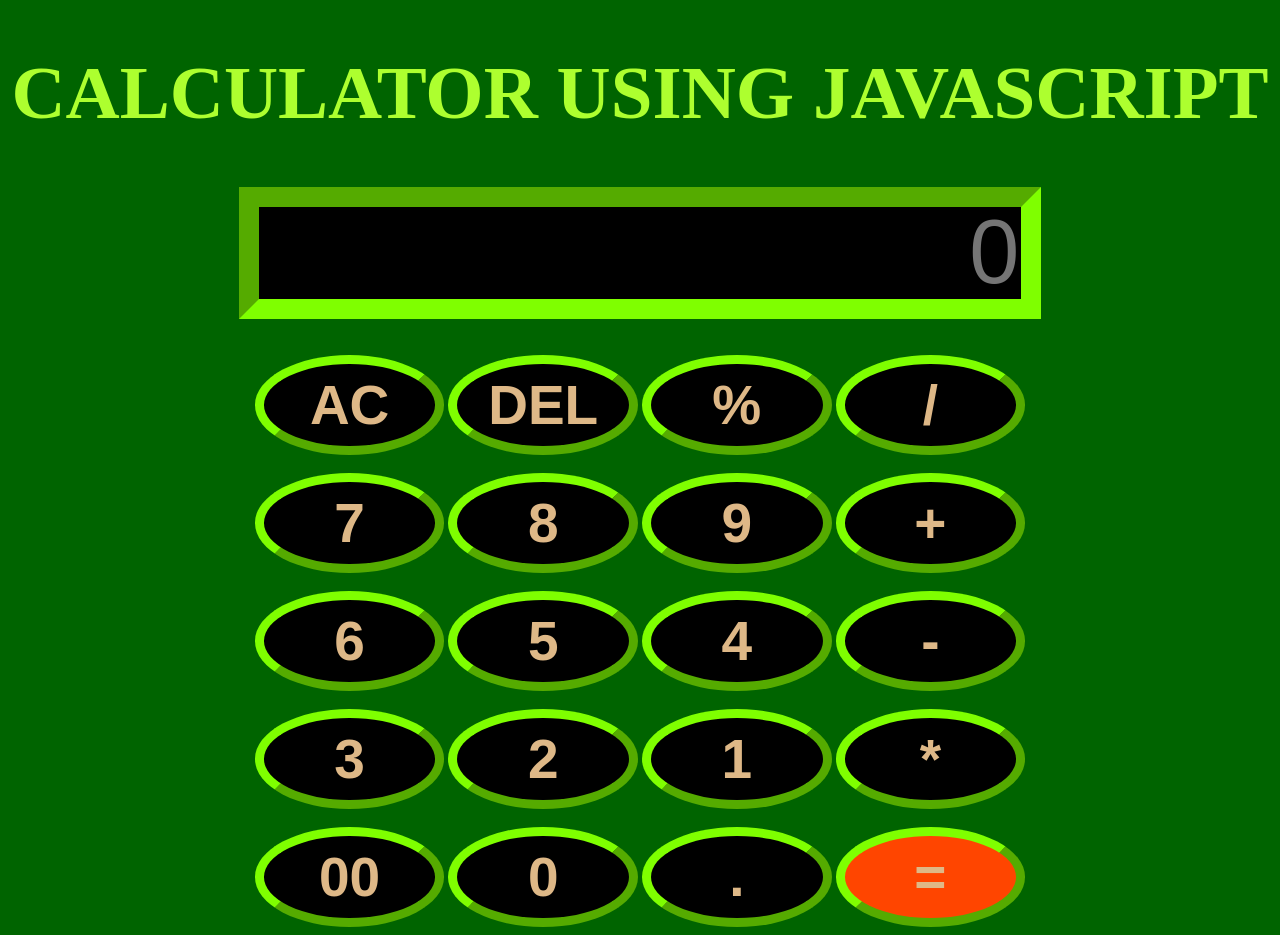
==== index.html @ 362d0d18 "Rename calculator.html to index.html" ====
<!DOCTYPE html>
<html lang="en">
<head>
    <meta charset="UTF-8">
    <meta name="viewport" content="width=device-width, initial-scale=1.0">
    <title>Calculator</title>
    <link rel="stylesheet" type="text/css" href="calstyle.css">
    <script src="script.js" defer></script>
</head>
<body>
    <h1 class="heading">CALCULATOR USING JAVASCRIPT</h1>
    <center>
        <div class="elements">

        <input type="text" id="input" placeholder="0">
        <br>
        <br>
        <br>
        <div class="button">
            <div>
                <button class="ac">AC</button>
                <button class="del">DEL</button>
                <button class="operator">%</button>
                <button class="operator">/</button>
            </div>
            <br>
            <div>
                <button>7</button>
                <button>8</button>
                <button>9</button>
                <button class="operator">+</button>
            </div>
            <br>
        
        
            <div>
                <button>6</button>
                <button>5</button>
                <button>4</button>
                <button class="operator">-</button>
            </div>
            <br>
            <div>
                <button>3</button>
                <button>2</button>
                <button>1</button>
                <button class="operator">*</button>
            </div>
            <br>
            <div>
                <button>00</button>
                <button>0</button>
                <button class="operator">.</button>
                <button class="equal">=</button>
            </div>
        </div>
    </center>
</div>        
</body>
</html>
---- calstyle.css ----
.heading{
    text-align: center;
    color:greenyellow;
    font-size:75px;
    
}
#input{
    width:60%;
    height:90px;
    background-color:black;
    text-align: right;
    font-size:90px;
    color:greenyellow;
    border-color: chartreuse;
    border-width:20px ;
    border-radius: 0%;
    cursor: pointer;
}
button{
    width:15%;
    height:100px;
    padding:0;
    margin:0;
    cursor:pointer;
    font-size: 55px;
    font-weight:bolder;
    border-radius:90%;
    color:burlywood;
    border-color: chartreuse;
    border-width:9px ;
    background-color: black;
}
.equal{
    background-color: orangered;
}
body{
    background-color:darkgreen;
}
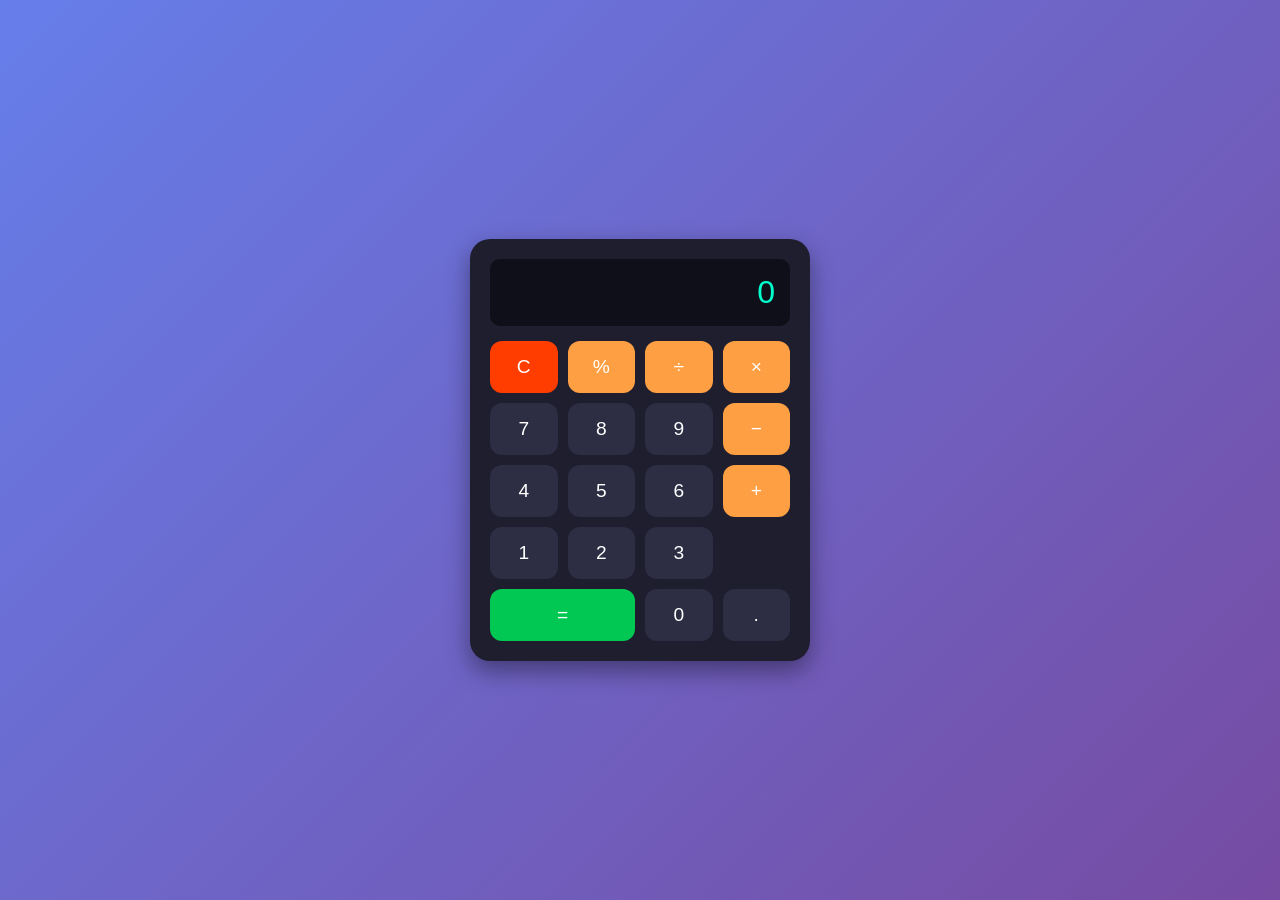
==== commit 2c0bc1fb: "Update index.html" ====
--- a/index.html
+++ b/index.html
@@ -1,60 +1,133 @@
 <!DOCTYPE html>
 <html lang="en">
 <head>
-    <meta charset="UTF-8">
-    <meta name="viewport" content="width=device-width, initial-scale=1.0">
-    <title>Calculator</title>
-    <link rel="stylesheet" type="text/css" href="calstyle.css">
-    <script src="script.js" defer></script>
+  <meta charset="UTF-8">
+  <title>Vibrant Calculator</title>
+  <style>
+    body {
+      margin: 0;
+      height: 100vh;
+      display: flex;
+      justify-content: center;
+      align-items: center;
+      background: linear-gradient(135deg, #667eea, #764ba2);
+      font-family: Arial, sans-serif;
+    }
+
+    .calculator {
+      background: #1e1e2f;
+      padding: 20px;
+      border-radius: 20px;
+      box-shadow: 0 10px 25px rgba(0,0,0,0.4);
+      width: 300px;
+    }
+
+    .display {
+      background: #0f0f1a;
+      color: #00ffcc;
+      font-size: 2em;
+      padding: 15px;
+      border-radius: 10px;
+      text-align: right;
+      margin-bottom: 15px;
+      overflow-x: auto;
+    }
+
+    .buttons {
+      display: grid;
+      grid-template-columns: repeat(4, 1fr);
+      gap: 10px;
+    }
+
+    button {
+      padding: 15px;
+      font-size: 1.2em;
+      border: none;
+      border-radius: 12px;
+      cursor: pointer;
+      transition: 0.2s;
+    }
+
+    button:hover {
+      transform: scale(1.05);
+    }
+
+    .num {
+      background: #2d2d44;
+      color: white;
+    }
+
+    .operator {
+      background: #ff9f43;
+      color: white;
+    }
+
+    .equal {
+      background: #00c853;
+      color: white;
+      grid-column: span 2;
+    }
+
+    .clear {
+      background: #ff3d00;
+      color: white;
+    }
+  </style>
 </head>
 <body>
-    <h1 class="heading">CALCULATOR USING JAVASCRIPT</h1>
-    <center>
-        <div class="elements">
 
-        <input type="text" id="input" placeholder="0">
-        <br>
-        <br>
-        <br>
-        <div class="button">
-            <div>
-                <button class="ac">AC</button>
-                <button class="del">DEL</button>
-                <button class="operator">%</button>
-                <button class="operator">/</button>
-            </div>
-            <br>
-            <div>
-                <button>7</button>
-                <button>8</button>
-                <button>9</button>
-                <button class="operator">+</button>
-            </div>
-            <br>
-        
-        
-            <div>
-                <button>6</button>
-                <button>5</button>
-                <button>4</button>
-                <button class="operator">-</button>
-            </div>
-            <br>
-            <div>
-                <button>3</button>
-                <button>2</button>
-                <button>1</button>
-                <button class="operator">*</button>
-            </div>
-            <br>
-            <div>
-                <button>00</button>
-                <button>0</button>
-                <button class="operator">.</button>
-                <button class="equal">=</button>
-            </div>
-        </div>
-    </center>
-</div>        
+<div class="calculator">
+  <div class="display" id="display">0</div>
+
+  <div class="buttons">
+    <button class="clear" onclick="clearDisplay()">C</button>
+    <button class="operator" onclick="append('%')">%</button>
+    <button class="operator" onclick="append('/')">÷</button>
+    <button class="operator" onclick="append('*')">×</button>
+
+    <button class="num" onclick="append('7')">7</button>
+    <button class="num" onclick="append('8')">8</button>
+    <button class="num" onclick="append('9')">9</button>
+    <button class="operator" onclick="append('-')">−</button>
+
+    <button class="num" onclick="append('4')">4</button>
+    <button class="num" onclick="append('5')">5</button>
+    <button class="num" onclick="append('6')">6</button>
+    <button class="operator" onclick="append('+')">+</button>
+
+    <button class="num" onclick="append('1')">1</button>
+    <button class="num" onclick="append('2')">2</button>
+    <button class="num" onclick="append('3')">3</button>
+    <button class="equal" onclick="calculate()">=</button>
+
+    <button class="num" onclick="append('0')">0</button>
+    <button class="num" onclick="append('.')">.</button>
+  </div>
+</div>
+
+<script>
+  let display = document.getElementById("display");
+
+  function append(value) {
+    if (display.innerText === "0") {
+      display.innerText = value;
+    } else {
+      display.innerText += value;
+    }
+  }
+
+  function clearDisplay() {
+    display.innerText = "0";
+  }
+
+  function calculate() {
+    try {
+      display.innerText = eval(display.innerText);
+    } catch {
+      display.innerText = "Error";
+    }
+  }
+</script>
+
 </body>
 </html>
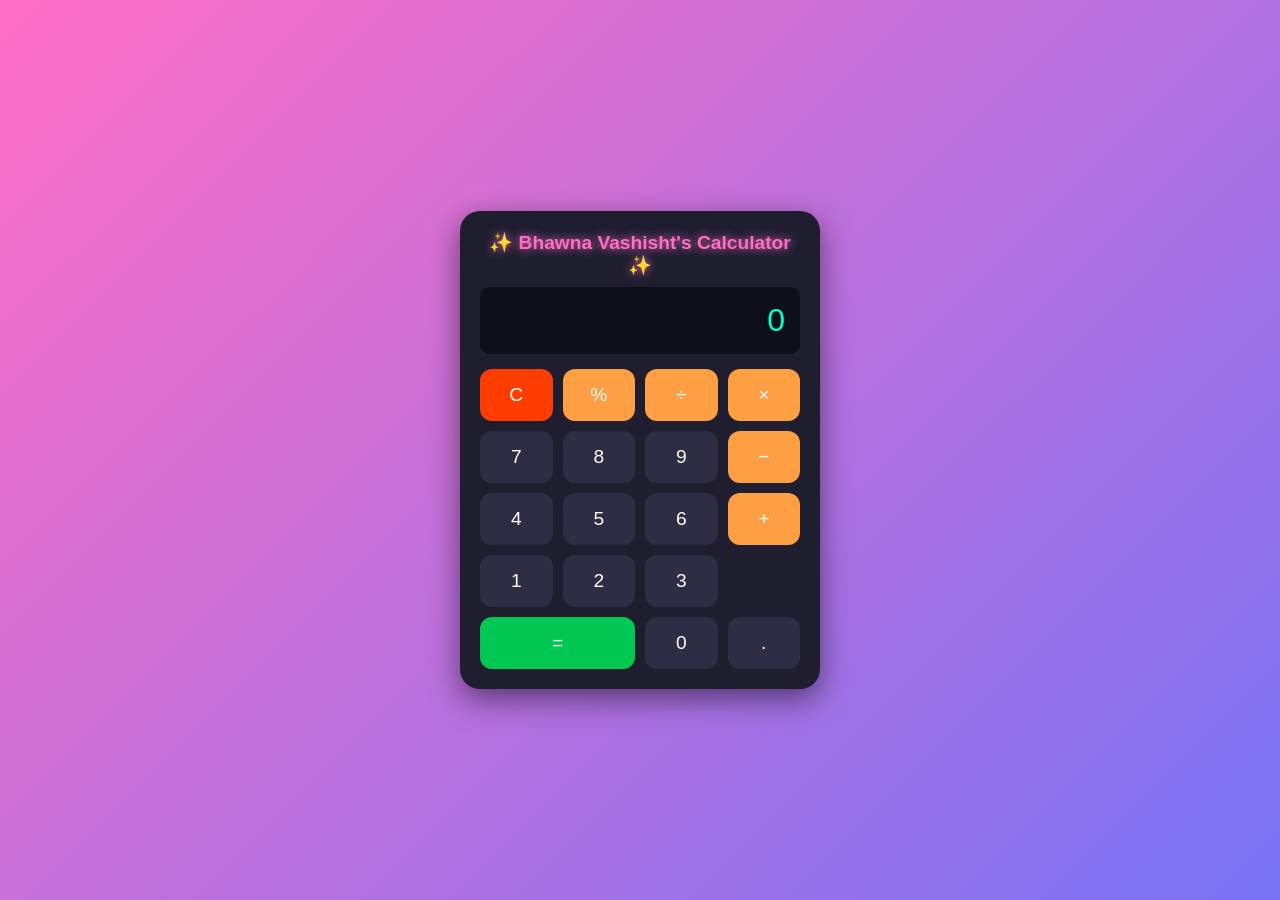
==== commit bd4cd5ad: "Update index.html" ====
--- a/index.html
+++ b/index.html
@@ -2,7 +2,7 @@
 <html lang="en">
 <head>
   <meta charset="UTF-8">
-  <title>Vibrant Calculator</title>
+  <title>Bhawna Vashisht's Calculator</title>
   <style>
     body {
       margin: 0;
@@ -10,7 +10,7 @@
       display: flex;
       justify-content: center;
       align-items: center;
-      background: linear-gradient(135deg, #667eea, #764ba2);
+      background: linear-gradient(135deg, #ff6ec4, #7873f5);
       font-family: Arial, sans-serif;
     }
 
@@ -18,8 +18,17 @@
       background: #1e1e2f;
       padding: 20px;
       border-radius: 20px;
-      box-shadow: 0 10px 25px rgba(0,0,0,0.4);
-      width: 300px;
+      box-shadow: 0 10px 30px rgba(0,0,0,0.5);
+      width: 320px;
+    }
+
+    .title {
+      text-align: center;
+      color: #ff6ec4;
+      font-weight: bold;
+      margin-bottom: 10px;
+      font-size: 1.2em;
+      text-shadow: 0 0 10px #ff6ec4;
     }
 
     .display {
@@ -49,7 +58,8 @@
     }
 
     button:hover {
-      transform: scale(1.05);
+      transform: scale(1.08);
+      box-shadow: 0 0 10px rgba(255,255,255,0.3);
     }
 
     .num {
@@ -77,6 +87,8 @@
 <body>
 
 <div class="calculator">
+  <div class="title">✨ Bhawna Vashisht's Calculator ✨</div>
+
   <div class="display" id="display">0</div>
 
   <div class="buttons">
